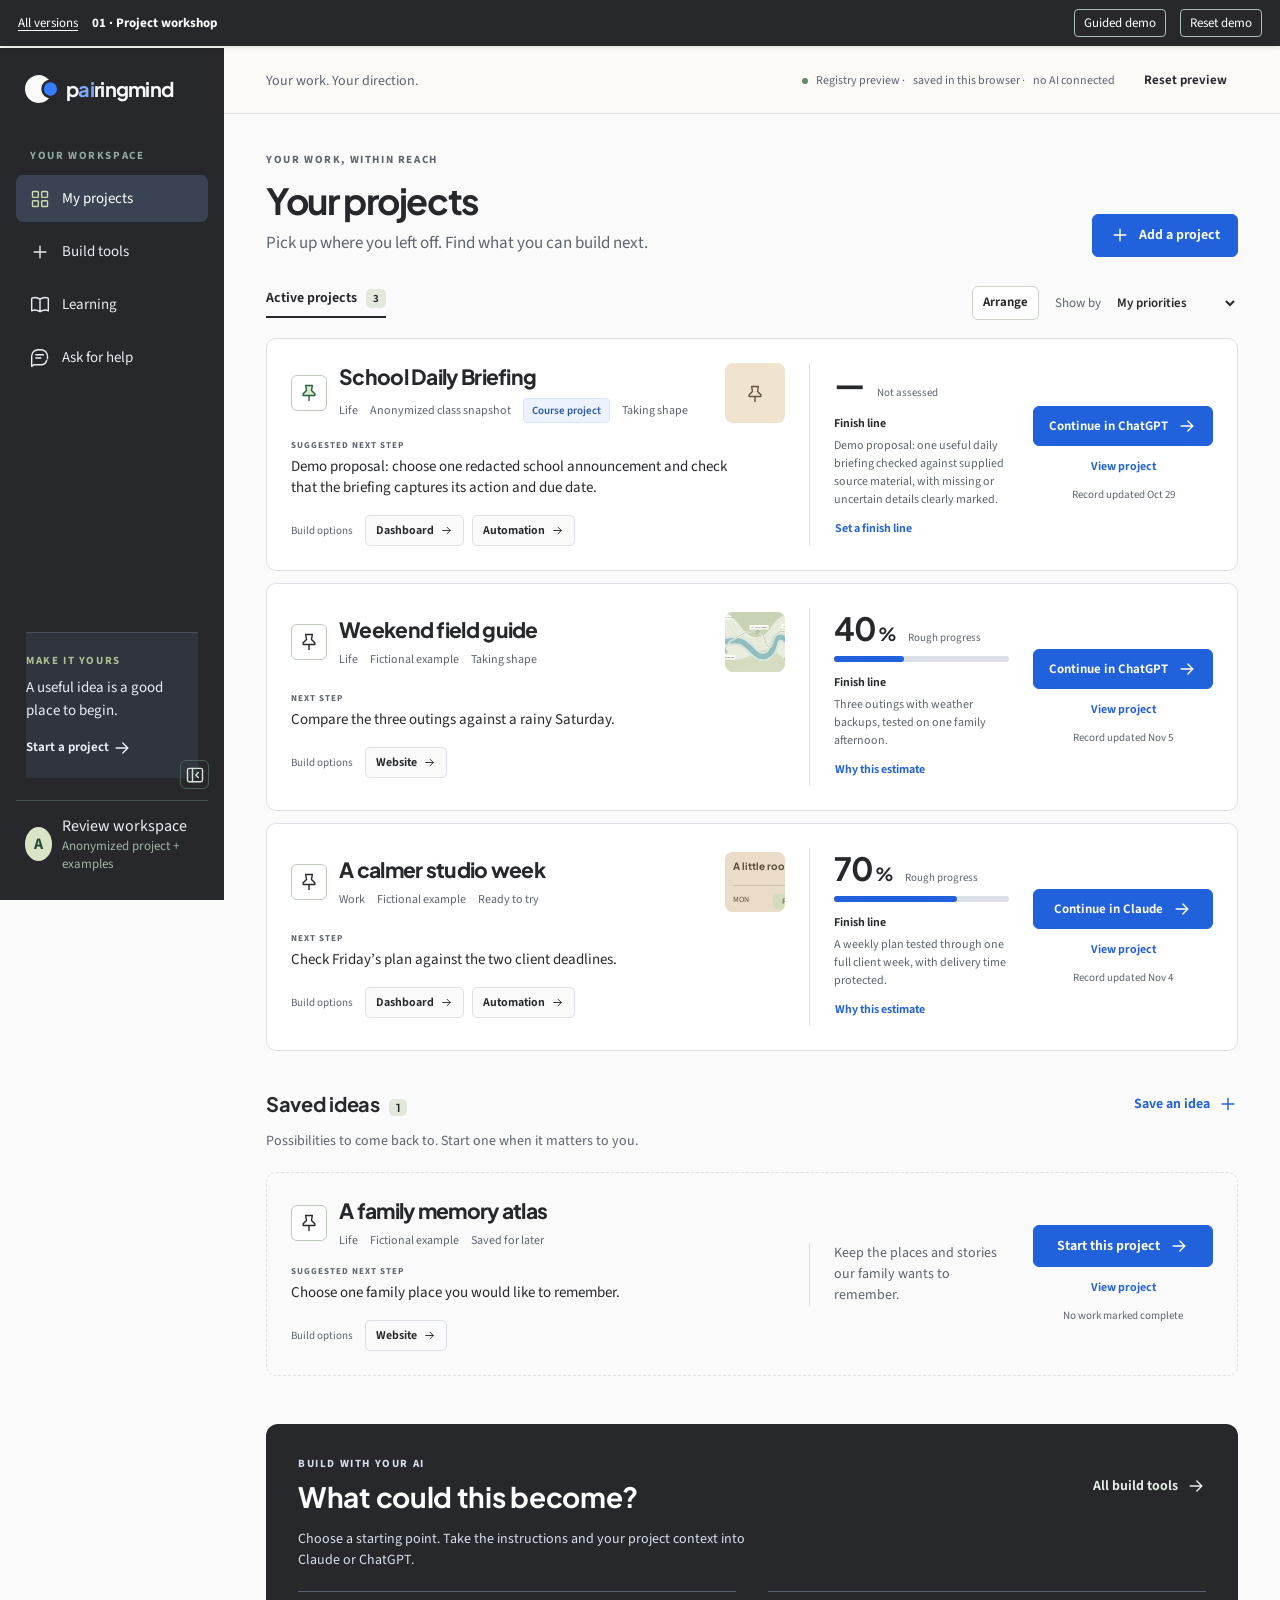
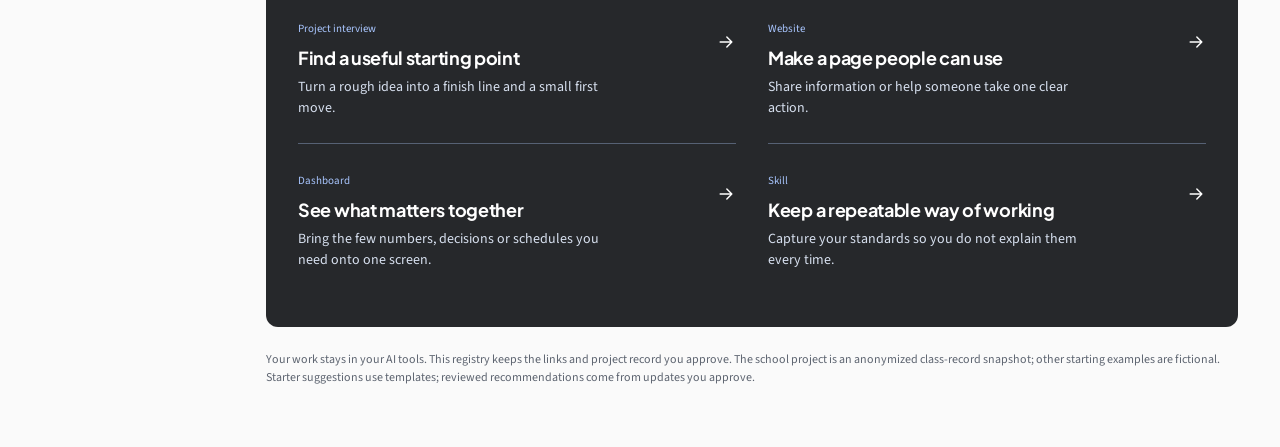
==== 01-preserved/index.html @ 6c9ee4b0 "Publish three branded registry review demos with anonymized project data" ====
<!doctype html>
<html lang="en"><head><meta http-equiv="Content-Security-Policy" content="default-src 'none'; script-src 'self'; style-src 'self' 'unsafe-inline'; img-src 'self' data:; font-src 'self'; connect-src 'none'; object-src 'none'; base-uri 'none'; form-action 'none'"><meta name="referrer" content="no-referrer"><meta name="robots" content="noindex,nofollow"><script src="../review-data.js"></script><meta charset="UTF-8"><meta name="viewport" content="width=device-width,initial-scale=1"><meta name="theme-color" content="#182422"><title>Your projects · Pairing Mind</title><link rel="stylesheet" href="style.css"><link rel="stylesheet" href="registry.css"><script src="registry.js" defer></script><script src="app.js" defer></script><link rel="stylesheet" href="../review-tour.css"><script src="../review-tour.js" defer></script><link rel="stylesheet" href="../brand.css"><script src="../brand.js" defer></script></head><body><a class="skip" href="#main">Skip to content</a><div id="app"></div><dialog id="dialog"></dialog><div id="notice" role="status" aria-live="polite"></div></body></html>
---- 01-preserved/style.css ----
@font-face{font-family:Jakarta;src:url('assets/plusjakartasans.ttf')}@font-face{font-family:Source;src:url('assets/sourcesans3.ttf')}
:root{--paper:#f6f5f0;--ink:#20312c;--muted:#64716b;--line:#dde1d8;--blue:#215dd3;--sidebar:#182b28;--green:#3b6850;--white:#fffefb;--rail:224px;font-family:Source,sans-serif;color:var(--ink);background:var(--paper);font-size:16px}*{box-sizing:border-box}body{margin:0}button,input,textarea,select{font:inherit}button,a,input,textarea,select{-webkit-tap-highlight-color:transparent}button,a{touch-action:manipulation}button{cursor:pointer}a{color:inherit;text-decoration:none}button:disabled{cursor:default;opacity:.55}button:focus-visible,a:focus-visible,input:focus-visible,textarea:focus-visible,select:focus-visible{outline:3px solid #286bff;outline-offset:4px}button{color:inherit}svg{width:20px;height:20px;flex:none;vertical-align:middle;fill:none;stroke:currentColor;stroke-width:1.7;stroke-linecap:round;stroke-linejoin:round}h1,h2,h3,h4,p{margin:0}h1,h2,h3,h4{font-family:Jakarta,sans-serif}h1{font-size:36px;letter-spacing:-1.4px;line-height:1.2}h2{font-size:24px;letter-spacing:-.8px;line-height:1.3}h3{font-size:17px;letter-spacing:-.3px}p{line-height:1.5}small{font-size:13px}.muted{color:var(--muted)}.eyebrow{font-size:11px;font-weight:700;text-transform:uppercase;letter-spacing:1.6px}.skip{position:fixed;top:-80px;left:12px;z-index:99;background:white;padding:12px}.skip:focus{top:12px}.rail{width:var(--rail);position:fixed;inset:0 auto 0 0;background:var(--sidebar);color:#d7e2db;display:flex;flex-direction:column;padding:27px 16px;z-index:20}.brand{display:flex;align-items:center;gap:9px;color:white;font-family:Jakarta;font-weight:800;font-size:22px;letter-spacing:-1px;padding:0 9px}.brand img{width:33px;height:33px}.rail .eyebrow{color:#90aaa1;margin:45px 14px 12px}.nav{display:grid;gap:6px}.nav a{display:flex;align-items:center;gap:12px;padding:13px 14px;border-radius:7px;font-size:15px}.nav a:hover{background:#29403a}.nav a.active{background:#354c42;color:white}.nav a.active svg{color:#c7dcab}.rail-note{margin:auto 10px 22px;padding:20px 0;border-top:1px solid #3d514a}.rail-note p{font-size:15px;color:#becfc5;margin:9px 0 13px}.rail-note a{font-size:13px;font-weight:650;color:#e0e8c8}.avatar-row{display:flex;gap:10px;align-items:center;padding:14px 9px 0;border-top:1px solid #3d514a}.avatar{display:grid;place-items:center;width:34px;height:34px;border-radius:50%;background:#d9e3c6;color:#2c4736;font-weight:700}.avatar-row small{color:#9fb3a8;display:block}.shell{margin-left:var(--rail);min-height:100vh}.topbar{height:66px;display:flex;justify-content:space-between;align-items:center;padding:0 42px;border-bottom:1px solid var(--line);background:#fbfaf7;gap:16px;font-size:14px}.topbar .demo{font-size:12px;color:var(--muted);display:flex;gap:8px;align-items:center}.dot{display:inline-block;width:6px;height:6px;border-radius:50%;background:#5e8a67}.topbar-actions{display:flex;align-items:center;gap:18px}.icon-button{display:inline-flex;align-items:center;justify-content:center;width:36px;height:36px;background:transparent;border:1px solid var(--line);border-radius:6px}.rail-toggle{color:#d7e2db;border-color:#4a6057;position:absolute;right:15px;bottom:111px;width:29px;height:29px}.collapsed{--rail:76px}.collapsed .rail{padding:26px 12px}.collapsed .brand{padding:0;justify-content:center}.collapsed .rail .label,.collapsed .rail .eyebrow,.collapsed .rail-note,.collapsed .avatar-row .who{display:none}.collapsed .nav{margin-top:48px}.collapsed .nav a{justify-content:center;padding:14px}.collapsed .avatar-row{margin-top:auto;padding:14px 0 0;justify-content:center}.collapsed .rail-toggle{right:23px;bottom:100px}.mobile-brand{display:none}.main{max-width:1320px;margin:0 auto;padding:38px 42px 60px}.main:focus{outline:none}.page-heading{display:flex;justify-content:space-between;align-items:flex-end;gap:20px;margin-bottom:29px}.page-heading p{margin-top:9px;color:var(--muted);font-size:17px}.btn{display:inline-flex;align-items:center;justify-content:center;gap:9px;min-height:43px;padding:10px 17px;border-radius:6px;border:1px solid #cbd3c9;background:var(--white);color:var(--ink);font-weight:650;font-size:14px;line-height:1.3}.btn:hover{background:#f0f3eb}.btn.primary{background:var(--blue);color:#fff;border-color:var(--blue)}.btn.primary:hover{background:#164bb2}.btn.dark{background:var(--ink);color:#fff;border-color:var(--ink)}.btn.ghost{background:transparent;border-color:transparent}.btn.small{min-height:34px;padding:7px 10px;font-size:13px}.text-link{display:inline-flex;gap:8px;align-items:center;color:var(--blue);font-weight:650;font-size:14px;background:none;border:0;padding:0}.toolbar{display:flex;gap:16px;align-items:center;justify-content:space-between;margin-bottom:18px}.toolbar-left{display:flex;gap:17px;align-items:center}.tab-label{font-weight:650;border-bottom:2px solid var(--ink);padding-bottom:8px;font-size:14px}.count{background:#e3e8dd;padding:2px 7px;border-radius:5px;font-size:11px;margin-left:6px}.sort{font-size:13px;color:var(--muted);display:flex;align-items:center;gap:7px}.sort select{background:none;border:0;font-weight:600;color:var(--ink);padding:5px}.project-grid{display:grid;grid-template-columns:minmax(0,1.35fr) minmax(290px,1fr);gap:22px}.project-card{background:var(--white);border:1px solid var(--line);border-radius:11px;overflow:hidden;position:relative;box-shadow:0 3px 7px #1b382005}.project-card:hover{border-color:#aebaa9}.project-visual{height:211px;position:relative;overflow:hidden;background:#e9eddd;display:block}.project-visual img{width:100%;height:100%;object-fit:cover}.project-visual:focus-visible{outline-offset:-5px}.visual-label{position:absolute;left:20px;bottom:15px;display:flex;gap:7px}.badge{display:inline-flex;align-items:center;gap:5px;padding:4px 8px;background:#f5f5eb;border:1px solid #dce2d4;border-radius:4px;font-size:11px;font-weight:600;color:#425a45}.badge.blue{background:#edf2ff;color:#2858ab;border-color:#d7e3ff}.badge.live{background:#e9f1e7;color:#3b6445;border-color:#ccdfc7}.pin{position:absolute;top:13px;right:13px;background:#fffc;backdrop-filter:blur(6px);z-index:2;width:33px;height:33px;border:1px solid #fff;border-radius:50%;display:grid;place-items:center}.pin[aria-pressed=true]{color:#246145;background:#fff}.pin[aria-pressed=true] svg{fill:#dce9cc}.card-content{padding:21px 22px 0}.project-title{font-size:21px;letter-spacing:-.7px;font-family:Jakarta;font-weight:750;display:block}.project-title:hover{color:var(--blue)}.card-summary{font-size:14px;color:var(--muted);margin-top:8px;min-height:42px}.status-line{display:flex;align-items:center;gap:7px;font-size:12px;margin:17px 0 12px;color:#50634f}.stage-track{display:flex;gap:3px}.stage-track i{width:19px;height:4px;background:#e2e7dd;border-radius:2px}.stage-track i.done{background:#66885c}.next-strip{border-top:1px solid var(--line);padding:14px 0 18px;display:flex;gap:12px;align-items:flex-start}.next-icon{color:#58744d;padding-top:2px}.next-strip .eyebrow{font-size:9px;letter-spacing:1.2px;color:#6b7568}.next-strip p{margin-top:4px;font-size:14px;font-weight:600;line-height:1.35}.card-footer{background:#fafbf7;border-top:1px solid var(--line);padding:12px 20px;display:flex;align-items:center;justify-content:space-between;gap:8px}.card-footer small{color:var(--muted);font-size:11px}.studio-art{background:#eadcc7;padding:27px 30px 14px;transform:rotate(-3deg);width:85%;margin:20px auto 0;border-radius:4px;box-shadow:0 8px 25px #6d503d18;font-size:12px;color:#594a39}.studio-art .calendar-title{font-family:Jakarta;font-size:14px;font-weight:700;display:flex;justify-content:space-between;margin-bottom:13px}.calendar-row{display:flex;gap:9px;padding:8px 0;border-top:1px solid #cfc0a9}.calendar-row span:first-child{width:31px;color:#665642}.calendar-row span:last-child{padding:2px 9px;border-radius:3px;background:#d3dbbd}.calendar-row:nth-child(3) span:last-child{background:#f4ead8}.calendar-row:nth-child(4) span:last-child{background:#cddadd}.own-art{background:#e4e9f4;display:flex;align-items:center;justify-content:center;height:100%;position:relative}.own-art .large-initial{font-family:Jakarta;font-size:120px;color:#8d9ebd;line-height:1;font-weight:700}.own-art .idea-caption{position:absolute;right:20px;bottom:25px;color:#4f6080;font-size:12px}.home-bottom{display:grid;grid-template-columns:1.35fr 1fr;gap:22px;margin-top:27px}.note-card{border:1px solid var(--line);border-radius:9px;padding:21px 22px;background:#eeefe5}.note-card p{color:#62705b;font-size:14px;margin:8px 0 15px;max-width:450px}.activity-preview{padding:10px 2px}.section-title{display:flex;align-items:center;justify-content:space-between;margin-bottom:14px}.section-title h2{font-size:16px;letter-spacing:-.3px}.mini-event{display:flex;gap:12px;font-size:14px;padding-top:2px}.mini-event .event-marker{margin-top:5px;width:7px;height:7px;border-radius:50%;background:#94a984;flex:none}.mini-event small{display:block;color:var(--muted);margin-top:5px}.home-footnote{margin-top:24px;color:var(--muted);font-size:12px}.crumb{display:flex;align-items:center;gap:8px;font-size:13px;color:var(--muted);margin-bottom:21px}.crumb a:hover{color:var(--blue)}.project-head{display:flex;justify-content:space-between;align-items:flex-start;gap:20px;margin-bottom:22px}.project-head .badges{display:flex;gap:6px;margin-bottom:9px}.project-head p{margin-top:10px;color:var(--muted);max-width:650px}.workspace-grid{display:grid;grid-template-columns:minmax(0,1.7fr) minmax(260px,1fr);gap:23px;align-items:start}.panel{background:var(--white);border:1px solid var(--line);border-radius:10px;overflow:hidden}.panel-pad{padding:23px}.action-panel{padding:23px;background:#edf2e7;border:1px solid #d4dfca;border-radius:10px;margin-bottom:22px}.action-panel .eyebrow{color:#557047}.action-panel h2{font-size:22px;line-height:1.4;margin:9px 0 16px;max-width:580px}.action-panel .action-row{display:flex;gap:12px;align-items:center;flex-wrap:wrap}.action-panel .hint{font-size:12px;color:#5f6d59;margin-top:11px}.result-art{height:230px;display:block;width:100%;object-fit:cover}.result-title{display:flex;justify-content:space-between;gap:20px;align-items:flex-start;margin-bottom:12px}.result-title small{color:var(--muted);white-space:nowrap}.result-copy{font-size:16px;line-height:1.65}.result-facts{display:grid;grid-template-columns:1fr 1fr;gap:14px;margin-top:18px;border-top:1px solid var(--line);padding-top:18px;font-size:13px}.result-facts strong{display:block;margin-bottom:5px}.source-note{font-size:12px;color:var(--muted);margin-top:15px;display:flex;gap:7px;align-items:center}.stack{display:grid;gap:20px}.plan-step{display:flex;gap:11px;padding:16px 0;border-top:1px solid var(--line)}.plan-step:first-of-type{border-top:0}.step-dot{border:1px solid #bac8b3;border-radius:50%;width:22px;height:22px;font-size:11px;display:grid;place-items:center;flex:none;color:#46623b}.step-dot.current{background:#dce9ce}.plan-step strong{font-size:14px;display:block}.plan-step p{font-size:12px;color:var(--muted);margin-top:4px}.plan-step.muted{opacity:.8}.location-row{display:flex;align-items:center;justify-content:space-between;gap:10px;margin:15px 0 12px}.tool-mark{width:30px;height:30px;border-radius:7px;background:#e8efe6;display:grid;place-items:center;font-family:Jakarta;font-size:12px;font-weight:750;color:#335744}.tool-mark.claude{background:#f0e3d8;color:#844a31}.location-main{display:flex;gap:9px;align-items:center}.location-main small{color:var(--muted);display:block;font-size:11px}.help-card{padding:19px 20px;background:#e9eddf;border:1px solid #d7deca;border-radius:10px}.help-card h3{font-size:15px}.help-card p{font-size:13px;color:#5c6d51;margin:7px 0 13px}.help-links{display:flex;gap:15px;flex-wrap:wrap}.history{margin-top:22px}.history-item{padding:17px 0;border-bottom:1px solid var(--line)}.history-item:last-child{border:0}.history-item p{font-size:14px;margin-top:6px}.history-item small{font-size:11px;color:var(--muted)}.history-item .history-detail{font-size:12px;color:var(--muted)}details summary{cursor:pointer;font-size:13px;font-weight:650;margin-top:8px}details summary::marker{color:#73856c}.page-narrow{max-width:790px;margin:0 auto}.form-panel{padding:30px}.form-panel h2{margin-bottom:10px}.form-intro{color:var(--muted);margin-bottom:25px}.field{margin-bottom:21px}.field label{display:block;font-weight:650;font-size:14px;margin-bottom:7px}.field input,.field textarea,.field select{display:block;width:100%;background:var(--white);border:1px solid #bbc6b7;border-radius:5px;padding:12px;color:var(--ink);font-size:15px}.field textarea{min-height:95px;resize:vertical;line-height:1.5}.field small{display:block;color:var(--muted);margin-top:6px}.form-pair{display:grid;grid-template-columns:1fr 1fr;gap:18px}.form-actions{display:flex;justify-content:space-between;align-items:center;gap:16px;margin-top:24px;padding-top:21px;border-top:1px solid var(--line)}.callout{padding:14px 16px;background:#f2f4ec;border-left:3px solid #99ac7c;font-size:14px;color:#506044;margin:18px 0}.saved-banner{display:flex;gap:12px;align-items:center;padding:15px 18px;margin-bottom:22px;background:#e4efde;border:1px solid #bfd5b3;border-radius:7px;font-size:14px}.context-preview{background:#f5f6f1;border:1px solid var(--line);border-radius:7px;padding:21px;margin:21px 0}.context-preview dl{margin:0}.context-preview dt{font-size:11px;text-transform:uppercase;letter-spacing:1px;color:var(--muted);margin:16px 0 5px}.context-preview dt:first-child{margin-top:0}.context-preview dd{margin:0;font-size:15px;line-height:1.5}.button-row{display:flex;flex-wrap:wrap;gap:10px}.resource{display:flex;gap:17px;align-items:flex-start;margin-top:22px;padding-top:22px;border-top:1px solid var(--line)}.resource-index{font-size:12px;background:#e5ebdb;padding:7px 10px;border-radius:5px}.resource p{font-size:15px;margin:7px 0 15px}.lesson-content{line-height:1.7;margin:20px 0}.lesson-content h3{margin:23px 0 9px}.lesson-content ol{padding-left:23px}.lesson-content li{margin:10px 0}.prompt-box{background:#eff1e8;padding:20px;border-radius:8px;font-size:16px;line-height:1.6}.help-context{display:flex;gap:10px;align-items:center;padding:14px 17px;background:#edf2e5;border-radius:7px;margin-bottom:23px}.help-response{padding:22px;background:#f1f4ec;border:1px solid #d8e1cd;border-radius:8px;margin-top:22px}.help-response h3{margin:10px 0}.help-response p{margin:10px 0}.suggested-prompts{display:flex;gap:8px;flex-wrap:wrap;margin:12px 0 20px}.suggested-prompts button{font-size:13px;background:#f7f8f2;border:1px solid #d5ddce;border-radius:16px;padding:7px 12px}dialog{border:1px solid var(--line);border-radius:12px;padding:27px;max-width:620px;width:calc(100% - 32px);max-height:90dvh;color:var(--ink);background:var(--paper);box-shadow:0 30px 90px #12251e40}dialog::backdrop{background:#10231d80;backdrop-filter:blur(3px)}.dialog-head{display:flex;justify-content:space-between;gap:20px;align-items:flex-start;margin-bottom:20px}.dialog-head h2{font-size:23px}.dialog-head p{font-size:14px;color:var(--muted);margin-top:7px}dialog .field textarea{min-height:75px}#notice{position:fixed;bottom:24px;left:calc(50% + var(--rail)/2);transform:translateX(-50%) translateY(100px);max-width:calc(100% - 35px);background:#203b2e;color:white;padding:12px 20px;border-radius:7px;box-shadow:0 8px 30px #0002;z-index:100;font-size:14px;opacity:0;transition:transform .2s,opacity .2s}#notice.visible{transform:translateX(-50%) translateY(0);opacity:1}.form-error{color:#9a382b;font-size:14px;margin:12px 0}.empty-result{padding:30px;background:#f3f4ed;color:#617056;border:1px dashed #b9c8aa;border-radius:8px}.empty-result h3{color:var(--ink);margin-bottom:10px}.main.enter{animation:enter .25s ease-out}@keyframes enter{from{opacity:.5;transform:translateY(4px)}to{opacity:1;transform:translateY(0)}}
@media(min-width:1500px){.main{padding-top:45px}.project-visual{height:250px}.card-summary{min-height:0}.project-title{font-size:24px}}
@media(max-width:1150px){:root{--rail:190px}.rail{padding-left:10px;padding-right:10px}.brand{font-size:19px}.brand img{width:28px}.main{padding:28px}.topbar{padding:0 28px}.workspace-grid{grid-template-columns:minmax(0,1.45fr) minmax(240px,1fr)}.project-grid{grid-template-columns:1.2fr 1fr}.card-footer{flex-wrap:wrap}.project-title{font-size:18px}.rail-note{font-size:14px}.card-content{padding:18px 18px 0}.project-visual{height:190px}}
@media(max-width:900px){:root{--rail:76px}.rail{padding:25px 12px}.brand{padding:0;justify-content:center}.rail .label,.rail .eyebrow,.rail-note,.avatar-row .who,.rail-toggle{display:none}.nav{margin-top:48px}.nav a{justify-content:center;padding:14px}.avatar-row{margin-top:auto;padding:14px 0 0;justify-content:center}.workspace-grid{grid-template-columns:1fr}.workspace-grid>.stack{grid-template-columns:1fr 1fr}.project-grid{gap:16px}.home-bottom{gap:16px}.card-summary{min-height:62px}.project-head{flex-wrap:wrap}.main{padding:28px 24px}.topbar{padding:0 24px}.project-visual{height:177px}}
@media(max-width:650px){:root,.collapsed{--rail:0px}.rail{position:static;inset:auto;width:100%;padding:12px 17px;background:var(--sidebar);display:block}.brand{font-size:19px;justify-content:flex-start;padding:0}.brand .label,.collapsed .brand .label{display:inline}.brand img{width:27px;height:27px}.nav,.collapsed .nav{display:flex;margin-top:14px;gap:4px}.nav a,.collapsed .nav a{padding:9px 12px;gap:7px;font-size:12px;flex:1;justify-content:center}.nav .label,.collapsed .nav .label{display:inline}.nav svg{width:16px;height:16px}.rail .avatar-row,.rail-toggle{display:none}.shell{margin:0}.topbar{height:41px;padding:0 18px;font-size:12px}.topbar .demo{font-size:10px;gap:5px}.topbar-actions{gap:8px}.topbar .breadcrumb-top{display:none}.topbar .reset{font-size:10px;padding:4px}.main{padding:25px 18px 40px}.page-heading{align-items:flex-start;gap:12px;margin-bottom:24px}.page-heading h1{font-size:28px}.page-heading p{font-size:14px;margin-top:7px}.page-heading>.btn{padding:10px 12px;min-height:39px;font-size:12px;white-space:nowrap}.page-heading>.btn svg{width:15px;height:15px}.project-grid,.home-bottom{grid-template-columns:1fr;gap:19px}.project-visual{height:195px}.project-title{font-size:22px}.card-summary{min-height:0}.card-content{padding:20px 20px 0}.card-footer{flex-wrap:nowrap;padding:13px 18px}.home-bottom{margin-top:23px}.activity-preview{padding:6px 2px}.toolbar{gap:10px}.sort{font-size:12px}.sort select{max-width:140px;font-size:12px}.tab-label{font-size:13px}.workspace-grid>.stack{grid-template-columns:1fr}.project-head h1{font-size:29px}.project-head p{font-size:15px}.project-head{gap:14px}.project-head .btn{font-size:12px}.action-panel{padding:20px}.action-panel h2{font-size:20px}.action-panel .action-row{gap:11px}.action-panel .btn{font-size:13px}.result-art{height:200px}.result-title{display:block}.result-title small{display:block;margin-top:7px}.panel-pad{padding:20px}.form-panel{padding:22px 19px}.form-pair{grid-template-columns:1fr;gap:0}.form-panel h2{font-size:21px}.form-actions{flex-wrap:wrap}.result-facts{gap:12px}.crumb{font-size:12px}.help-context{font-size:13px}.dialog-head h2{font-size:21px}dialog{padding:22px 19px}.topbar .demo .local-word{display:none}#notice{left:50%;width:max-content}.studio-art{margin-top:17px}.home-footnote{font-size:11px}}
@media(prefers-reduced-motion:reduce){*,*::before,*::after{animation:none!important;transition:none!important;scroll-behavior:auto!important}}

/* Keep long learner-entered names readable without breaking the workspace. */
h1,h2,h3,.project-title,.project-head,.card-content,.context-preview dd,.result-copy{overflow-wrap:anywhere;min-width:0}.btn:active,.icon-button:active,.pin:active{filter:brightness(.94)}.btn:disabled{cursor:not-allowed}.form-error{min-height:1.5em}.callout{border-left:0;border-radius:6px}.plan-step.muted{opacity:1}.source-note{align-items:flex-start}
.support-picker{display:flex;align-items:center;gap:12px;margin:0 0 24px;padding:12px 16px;border:1px solid var(--line);border-radius:7px;background:#eef1e7;font-size:13px}.support-picker label{color:#56634d;flex:none}.support-picker select{padding:8px;border:1px solid #bac6af;border-radius:5px;background:#fffefb;min-width:0;max-width:100%;flex:1;color:var(--ink)}.existing-work{padding:16px 0;border-top:1px solid var(--line);border-bottom:1px solid var(--line)}.existing-work summary{margin:0}.existing-work>p{margin:16px 0}.existing-work .field{margin-top:16px}.project-story{height:100%;padding:24px 28px 48px;position:relative;isolation:isolate;overflow:hidden;display:flex;flex-direction:column;background:#e6edda;color:#354f38}.project-story::after{content:"";position:absolute;right:-35px;bottom:-85px;width:220px;height:220px;border:1px solid currentColor;opacity:.13;border-radius:50%;box-shadow:0 0 0 22px #ffffff18,0 0 0 43px #ffffff25;z-index:-1}.cover-blueprint{background:#dfe8f3;color:#345373}.cover-paper{background:#f0e4cf;color:#665039}.story-mark{position:absolute;right:25px;top:23px;opacity:.65}.project-card .story-mark{right:58px}.story-caption{font-size:10px;text-transform:uppercase;letter-spacing:1.4px;font-weight:650;padding-right:42px}.story-excerpt{font-family:Jakarta;font-weight:650;font-size:18px;line-height:1.55;letter-spacing:-.35px;margin:13px 0 9px;display:-webkit-box;-webkit-line-clamp:3;-webkit-box-orient:vertical;overflow:hidden;overflow-wrap:anywhere}.story-progress{font-size:11px;margin-top:auto;padding-top:5px}.own-project-detail{height:240px}.own-project-detail .project-story{padding-bottom:24px}.own-project-detail .story-excerpt{font-size:22px;max-width:650px}.own-project-detail .story-caption{padding-right:35px}
@media(max-width:1150px){.project-story{padding:20px 20px 45px}.story-excerpt{font-size:15px;margin-top:10px;-webkit-line-clamp:2}.story-progress{font-size:10px}.own-project-detail .story-excerpt{font-size:19px;-webkit-line-clamp:3}}
@media(max-width:650px){.support-picker{display:block;padding:12px}.support-picker label{display:block;margin-bottom:8px}.support-picker select{width:100%}.story-excerpt{font-size:17px;-webkit-line-clamp:2}.own-project-detail{height:230px}.own-project-detail .story-excerpt{font-size:18px}.project-story{padding-top:21px}.topbar .demo{font-size:9px}}

.own-project-detail:has(.result-copy){height:auto;min-height:210px}.own-project-detail .result-copy{display:block;overflow:visible;-webkit-line-clamp:unset;max-width:65ch}.own-project-detail .project-story:has(.result-copy){min-height:210px;padding-bottom:24px}.own-project-detail .result-copy{font-size:20px}
---- 01-preserved/registry.css ----
/* The overview gives priority to decisions and direct working links. */
:root{--surface-soft:#edf2e7;--tool-ink:#e6eee9;--tool-muted:#b8cdc0;--rule-strong:#bdcabc}
.page-heading .eyebrow{margin-bottom:12px}.toolbar-controls{display:flex;gap:16px;align-items:center}.registry-list{display:grid;gap:12px}.registry-row{display:grid;grid-template-columns:minmax(0,1fr) 200px 180px;grid-template-areas:'heading progress actions' 'work progress actions';column-gap:24px;padding:24px;background:var(--white);border:1px solid var(--line);border-radius:10px}.row-heading{grid-area:heading;display:flex;gap:12px;align-items:center;min-width:0}.row-heading .pin{position:static;flex:none;border:1px solid var(--rule-strong);border-radius:6px;width:36px;height:36px;backdrop-filter:none}.row-title{min-width:0;flex:1}.row-title .project-title{font-size:21px}.row-meta{display:flex;align-items:center;gap:12px;margin-top:8px;color:var(--muted);font-size:12px;flex-wrap:wrap}.row-art{width:60px;height:60px;flex:none;border-radius:8px;overflow:hidden;background:var(--surface-soft)}.row-art img{width:100%;height:100%;object-fit:cover}.row-art .studio-art{transform:none;margin:0;width:180px;padding:8px;font-size:8px}.row-art .calendar-title{font-size:10px}.row-art .project-story{padding:12px;align-items:center;justify-content:center}.row-art .story-mark{position:static;opacity:1}.row-art .story-caption,.row-art .story-excerpt,.row-art .story-progress{display:none}.row-work{grid-area:work;padding-top:16px}.row-work>p{font-size:15px;line-height:1.45;max-width:65ch}.row-work .eyebrow{display:block;font-size:9px;letter-spacing:1px;margin-bottom:4px}.build-chips{display:flex;gap:8px;align-items:center;flex-wrap:wrap;margin-top:16px}.build-chips>span{font-size:11px;color:var(--muted);margin-right:4px}.build-chips a{display:inline-flex;align-items:center;gap:6px;font-size:12px;font-weight:650;padding:6px 10px;border:1px solid var(--line);border-radius:5px;background:var(--paper)}.build-chips a svg{width:13px;height:13px}.build-chips a:hover{border-color:var(--green);color:var(--green)}.completion{grid-area:progress;border-left:1px solid var(--line);padding-left:24px;align-self:stretch}.completion>div{display:flex;align-items:baseline;gap:12px;flex-wrap:wrap}.completion strong{font-family:Jakarta;font-size:32px;letter-spacing:-1px}.completion strong span{font-size:18px;margin-left:2px}.completion>div>span{font-size:11px;color:var(--muted)}.completion progress{display:block;width:100%;height:6px;border:0;background:var(--line);border-radius:4px;margin-top:8px;appearance:none}.completion progress::-webkit-progress-bar{background:var(--line);border-radius:4px}.completion progress::-webkit-progress-value{background:var(--green);border-radius:4px}.completion p{font-size:12px;color:var(--muted);margin:12px 0 4px}.completion b{display:block;font-weight:650;color:var(--ink);margin-bottom:4px}.completion .btn{font-size:12px;padding:6px 0;min-height:32px;color:var(--blue)}.row-actions{grid-area:actions;display:flex;flex-direction:column;align-items:stretch;justify-content:center;gap:12px}.row-actions .text-link{justify-content:center;font-size:12px}.row-actions small{font-size:11px;color:var(--muted);text-align:center}.row-actions .btn{min-height:40px;white-space:nowrap}.saved-section{margin-top:40px}.section-intro{font-size:14px;color:var(--muted);margin-bottom:20px;max-width:70ch}.saved-section h2{font-size:20px}.saved-idea{background:transparent;border-style:dashed;grid-template-columns:minmax(0,1fr) 200px 180px}.idea-purpose{grid-area:progress;border-left:1px solid var(--line);padding-left:24px;font-size:14px;color:var(--muted);align-self:center}.saved-idea .row-art{display:none}.saved-idea .row-actions .btn{background:var(--white);color:var(--ink);border-color:var(--rule-strong)}.tool-shelf{background:var(--sidebar);color:var(--tool-ink);margin-top:48px;border-radius:12px;padding:32px}.tool-shelf .eyebrow{color:var(--tool-muted);margin-bottom:8px}.tool-shelf .section-title h2{font-size:28px}.tool-shelf .text-link{color:var(--tool-ink)}.tool-shelf .section-intro{color:var(--tool-muted)}.shelf-grid{display:grid;grid-template-columns:repeat(2,minmax(0,1fr));gap:0 32px}.shelf-tool{position:relative;padding:24px 32px 24px 0;border-top:1px solid #486056}.shelf-tool>span{font-size:11px;color:var(--tool-muted)}.shelf-tool h3{font-size:18px;margin:8px 0}.shelf-tool p{font-size:14px;color:var(--tool-muted);max-width:45ch}.shelf-tool>svg{position:absolute;right:0;top:40px}.shelf-tool:hover h3{text-decoration:underline;text-underline-offset:4px}.recommendation-panel{margin:0 0 24px}.recommendation{display:flex;align-items:start;justify-content:space-between;gap:16px;padding:20px 0;border-top:1px solid var(--line)}.recommendation h3{font-size:17px}.recommendation p{font-size:14px;color:var(--muted);margin:8px 0 12px;max-width:65ch}.recommendation-panel .section-title{margin-bottom:8px}.recommendation-panel .section-title h2{font-size:21px}.recommendation-panel .section-intro{font-size:13px}.recommendation .icon-button{flex:none;width:32px;height:32px}.stack .completion{padding:0;border:0}.assessment-source{font-size:11px;margin-top:8px}.stack>.panel>h2{font-size:18px;margin-bottom:12px}.stack>.panel>p+.btn{margin-top:16px}.secondary-actions{margin-top:16px}.history-fold{margin-top:24px;border-top:1px solid var(--line);padding-top:12px}.history-fold>summary{font-size:14px}.history-fold .history{margin-top:16px}.location-actions{display:flex;align-items:flex-end;flex-direction:column;gap:6px}.location-actions .text-link{font-size:12px}.tool-catalog{display:grid;grid-template-columns:repeat(2,minmax(0,1fr));column-gap:32px}.tool-catalog>a{display:flex;justify-content:space-between;gap:20px;padding:24px 0;border-top:1px solid var(--rule-strong)}.tool-catalog>a>svg{margin-top:8px}.tool-catalog span{font-size:12px;color:var(--green);font-weight:650}.tool-catalog h2{font-size:20px;margin:8px 0;line-height:1.4}.tool-catalog p{font-size:14px;color:var(--muted)}.tool-catalog a:hover h2{color:var(--blue)}.build-heading{margin:32px 0 24px}.build-heading .eyebrow{color:var(--green)}.build-heading h1{margin:12px 0}.build-heading p{color:var(--muted)}.build-rationale{border-top:1px solid var(--rule-strong);padding:20px 0;margin-bottom:12px}.build-rationale p{margin:8px 0}.build-rationale small{color:var(--muted)}.instruction-preview{margin-top:24px}.instruction-preview textarea{margin-top:16px;width:100%;border:1px solid var(--rule-strong);background:var(--paper);padding:16px;line-height:1.5;font-size:14px;resize:vertical;color:var(--ink)}.return-note{border-top:1px solid var(--line);margin-top:24px;padding-top:24px}.return-note p{font-size:14px;color:var(--muted);margin:12px 0 16px}.sr-only{position:absolute;width:1px;height:1px;padding:0;margin:-1px;overflow:hidden;clip:rect(0,0,0,0);white-space:nowrap;border:0}.assessment-fields{margin:20px 0;padding:16px 0;border-top:1px solid var(--line)}.assessment-fields .field:first-of-type{margin-top:20px}.json-example{white-space:pre-wrap;overflow-wrap:anywhere;font-size:12px;background:var(--surface-soft);padding:16px}.arrange-list{list-style:none;padding:0}.arrange-list li{display:flex;justify-content:space-between;gap:16px;align-items:center;border-top:1px solid var(--line);padding:16px 0}.arrange-list li>div:first-child{min-width:0;overflow-wrap:anywhere}.arrange-list li>div:last-child{display:flex;gap:8px;flex:none}.arrange-list small{display:block;margin-top:4px;color:var(--muted)}.down-icon{display:block;transform:rotate(180deg)}.check-row{display:flex;align-items:center;gap:12px;margin:0 0 24px;font-size:14px;font-weight:600}.check-row input{width:18px;height:18px}.creation-options{display:flex;gap:24px;margin-top:20px}.action-panel .btn{white-space:nowrap}summary:focus-visible{outline:3px solid var(--blue);outline-offset:4px}
@media(max-width:1250px){.registry-row{grid-template-columns:minmax(0,1fr) 180px;grid-template-areas:'heading progress' 'work progress' 'actions actions';gap:16px 24px}.row-actions{flex-direction:row;align-items:center;justify-content:flex-start;padding-top:12px;border-top:1px solid var(--line)}.row-actions small{margin-left:auto}.row-work{padding-top:0}}
@media(max-width:650px){.main{padding:24px 16px 40px}.nav,.collapsed .nav{display:grid;grid-template-columns:1fr 1fr;gap:4px;margin-top:12px}.nav a,.collapsed .nav a{padding:8px;justify-content:flex-start}.page-heading{flex-wrap:wrap;gap:16px}.page-heading h1{font-size:30px}.page-heading .eyebrow{font-size:9px}.page-heading>.btn{min-height:40px}.toolbar{align-items:flex-start;flex-wrap:wrap}.toolbar-controls{gap:12px;flex:1;justify-content:flex-end}.sort{gap:4px}.sort select{max-width:130px}.registry-row{padding:20px;grid-template-columns:minmax(0,1fr);grid-template-areas:'heading' 'work' 'actions' 'progress';gap:16px}.row-title .project-title{font-size:20px}.row-art{width:40px;height:40px}.row-heading{gap:10px}.row-heading .pin{width:32px;height:32px}.row-meta{gap:8px;font-size:11px}.row-work>p{font-size:14px}.row-actions{flex-wrap:wrap;gap:12px;padding-top:0;border:0}.row-actions .btn{min-height:42px}.row-actions .text-link{margin-left:auto}.row-actions small{width:100%;text-align:left;margin:0}.completion,.idea-purpose{padding:16px 0 0;border-left:0;border-top:1px solid var(--line)}.completion>div{flex-wrap:nowrap}.completion strong{font-size:28px}.completion p{margin-top:12px}.completion p b{display:inline;margin-right:6px}.completion progress{max-width:180px}.saved-idea .idea-purpose{display:none}.saved-section{margin-top:32px}.tool-shelf{padding:24px 20px;margin-top:32px}.tool-shelf .section-title{display:block}.tool-shelf .text-link{margin-top:16px}.tool-shelf .section-title h2{font-size:24px}.shelf-grid,.tool-catalog{grid-template-columns:minmax(0,1fr)}.shelf-tool{padding:20px 28px 20px 0}.tool-shelf .section-intro{font-size:13px}.build-heading h1{font-size:28px}.build-heading{margin-top:24px}.recommendation-panel .section-title{gap:12px}.recommendation-panel .section-title h2{font-size:19px}.recommendation-panel .section-title .text-link{font-size:12px;white-space:nowrap}.support-picker{margin-bottom:20px}.registry-row .btn{font-size:12px}.creation-options{flex-wrap:wrap;gap:12px}.toolbar-left{flex-wrap:wrap}.project-head .button-row{gap:6px}.arrange-list .icon-button{width:32px;height:36px}.arrange-list strong{font-size:14px}}
.review-builds{margin:20px 0;border-top:1px solid var(--line);padding-top:16px}.review-builds>p{margin:16px 0;font-size:13px}.review-build{border-top:1px solid var(--line);padding-top:16px}.review-build .field{margin-bottom:16px}.registry-row:focus-within{border-color:var(--rule-strong)}
---- review-tour.css ----
body{padding-top:48px!important}.review-bar{position:fixed;inset:0 0 auto;z-index:1000;min-height:46px;background:#173c32;color:#fff;display:flex;align-items:center;gap:14px;padding:8px 18px;font:13px/1.3 system-ui,sans-serif;box-shadow:0 1px 5px #0002}.review-bar a{color:#fff;text-decoration:underline;text-underline-offset:3px}.review-bar strong{margin-right:auto}.review-bar button{font:inherit;color:#fff;background:transparent;border:1px solid #a9c2b8;padding:5px 9px;border-radius:4px;cursor:pointer}.review-tour{position:fixed;right:20px;bottom:22px;z-index:999;width:350px;max-width:calc(100vw - 24px);background:#fffef8;color:#243c32;border:1px solid #8eaa9e;box-shadow:0 8px 32px #102f3330;border-radius:12px;font:14px/1.5 system-ui,sans-serif;padding:18px}.review-tour h2{font:600 21px/1.2 system-ui,sans-serif;margin:10px 0}.review-tour p{margin:8px 0 16px}.tour-top,.tour-controls{display:flex;align-items:center;gap:8px;justify-content:space-between}.tour-top{font-size:12px;color:#52655a}.review-tour button{font:inherit;cursor:pointer;padding:7px 12px;border:1px solid #849c90;background:#fff;color:#243c32;border-radius:5px}.review-tour button.primary{background:#244438;color:#fff}.review-tour button:disabled{opacity:.45}.tour-close{border:0!important;font-size:12px!important;padding:2px!important}.tour-target{outline:3px solid #b45a33!important;outline-offset:5px;scroll-margin-top:110px}.review-tour.collapsed .tour-body{display:none}.review-bar button:focus-visible,.review-tour button:focus-visible,.review-bar a:focus-visible{outline:3px solid #e9a678;outline-offset:3px}@media(max-width:700px){body{padding-top:70px!important}.review-bar{flex-wrap:wrap;gap:6px 12px;padding:7px 12px}.review-bar strong{font-size:12px}.review-tour{bottom:78px;right:12px;padding:14px;width:310px;max-height:48vh;overflow:auto}.review-tour h2{font-size:18px}.review-tour p{font-size:13px}.review-tour.collapsed{bottom:76px}.tour-target{scroll-margin-top:95px}}@media(min-width:901px){.rail{top:48px!important;height:calc(100vh - 48px)!important}}@media(min-width:768px){.app-sidebar{top:48px!important;height:calc(100vh - 48px)!important}}@media(max-width:767px){.app-topbar{top:70px!important}}
---- brand.css ----
@font-face{font-family:PMJakarta;src:url('01-preserved/assets/plusjakartasans.ttf') format('truetype');font-weight:200 800;font-display:swap}@font-face{font-family:PMSource;src:url('01-preserved/assets/sourcesans3.ttf') format('truetype');font-weight:200 900;font-display:swap}
:root{--paper:#FAFAFA;--surface:#fff;--ink:#26282B;--muted:#5d6470;--line:#dce1e8;--blue:#2161DB;--sidebar:#26282B;--green:#2161DB;--green-hover:#174ba9;--pale:#E9EDF3;--pale-ink:#283b5d;--rust:#2161DB;--rust-pale:#edf3ff;--white:#fff;--sans:PMSource,system-ui,sans-serif;--shadow:0 20px 80px #26282b20}
body{background:#FAFAFA;color:#26282B}body,.review-bar,.review-tour{font-family:PMSource,system-ui,sans-serif}.pm-brand{display:inline-flex!important;align-items:center!important;gap:9px!important;text-decoration:none!important;color:#26282B!important;white-space:nowrap}.pm-brand:before,.pm-brand:after{content:none!important}.pm-brand img{display:block!important;width:32px!important;height:28px!important;object-fit:contain!important;filter:none!important}.pm-wordmark{font:700 20px/1.2 PMJakarta,system-ui,sans-serif!important;letter-spacing:-.7px!important;color:inherit}.pm-ai{color:#2161DB}.rail .pm-brand{color:#FAFAFA!important}.rail .pm-ai{color:#7FA8FF}.rail{background:#26282B;color:#E9EDF3}.rail .nav a.active{background:#3a4353;color:#fff}.rail-note{background:#30353d!important;border-color:#48515f!important}.rail-note p,.rail-note a{color:#E9EDF3!important}.tool-shelf{background:#26282B!important;color:#fff}.tool-shelf .section-intro,.tool-shelf .shelf-tool p,.tool-shelf .eyebrow{color:#d7e0ef!important}.tool-shelf .shelf-tool{border-color:#566174!important}.tool-shelf .shelf-tool>span{color:#a9c6ff!important}.saas-app{--sidebar:#fff}.btn.primary,.saas-app .btn.primary,.review-tour button.primary,.versions .primary{background:#2161DB!important;border-color:#2161DB!important;color:#fff!important}.btn.primary:hover,.saas-app .btn.primary:hover,.review-tour button.primary:hover,.versions .primary:hover{background:#174ba9!important}.focus{background:#26282B!important;color:#fff}.focus .quiet,.focus .eyebrow{color:#cddaf0!important}.focus .btn.light{background:#fff!important;color:#2161DB!important}.next-block{background:#E9EDF3!important;color:#26282B!important}.next-block .eyebrow{color:#435574!important}.next-block .btn.light{background:#2161DB!important;color:#fff!important}.review-bar{background:#26282B;border-color:#5d6470}.review-tour{background:#fff;color:#26282B;border-color:#aab8ce;box-shadow:0 8px 32px #26282b25}.review-tour button{color:#26282B;border-color:#aab8ce}.review-tour .tour-top{color:#5d6470}.tour-target{outline-color:#2161DB!important}a:focus-visible,button:focus-visible,summary:focus-visible{outline-color:#2161DB}.review-bar a:focus-visible,.review-bar button:focus-visible{outline-color:#a9c6ff}.versions{background:#fff;border-color:#ccd4df}.versions article{border-color:#ccd4df}.versions .number{color:#2161DB}.versions p,.versions ul,.note,.limits p,.limits details{color:#5d6470}.review-prompt,header,footer{border-color:#dce1e8}header span,footer{color:#5d6470}.review-prompt h2,.intro h1{color:#26282B}
.next-block .small,.next-block .muted,.next-block .help{color:#435574!important}
.next-block>p{color:#435574!important}
.next-block small{color:#435574!important}
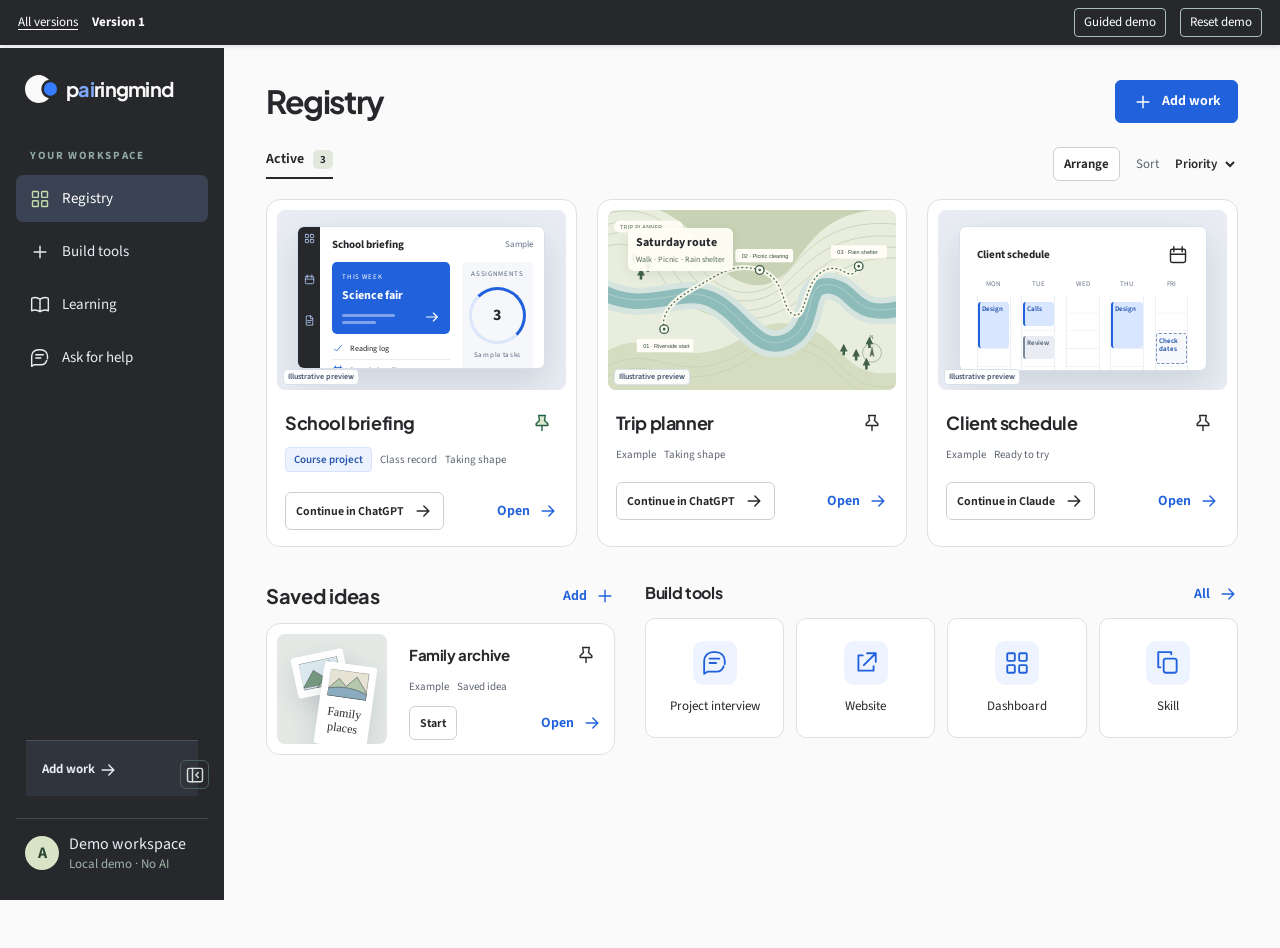
==== commit f4f0f7ef: "Make registry demos visual and simplify review language" ====
--- a/01-preserved/index.html
+++ b/01-preserved/index.html
@@ -1,2 +1,2 @@
 <!doctype html>
-<html lang="en"><head><meta http-equiv="Content-Security-Policy" content="default-src 'none'; script-src 'self'; style-src 'self' 'unsafe-inline'; img-src 'self' data:; font-src 'self'; connect-src 'none'; object-src 'none'; base-uri 'none'; form-action 'none'"><meta name="referrer" content="no-referrer"><meta name="robots" content="noindex,nofollow"><script src="../review-data.js"></script><meta charset="UTF-8"><meta name="viewport" content="width=device-width,initial-scale=1"><meta name="theme-color" content="#182422"><title>Your projects · Pairing Mind</title><link rel="stylesheet" href="style.css"><link rel="stylesheet" href="registry.css"><script src="registry.js" defer></script><script src="app.js" defer></script><link rel="stylesheet" href="../review-tour.css"><script src="../review-tour.js" defer></script><link rel="stylesheet" href="../brand.css"><script src="../brand.js" defer></script></head><body><a class="skip" href="#main">Skip to content</a><div id="app"></div><dialog id="dialog"></dialog><div id="notice" role="status" aria-live="polite"></div></body></html>
+<html lang="en"><head><meta http-equiv="Content-Security-Policy" content="default-src 'none'; script-src 'self'; style-src 'self' 'unsafe-inline'; img-src 'self' data:; font-src 'self'; connect-src 'none'; object-src 'none'; base-uri 'none'; form-action 'none'"><meta name="referrer" content="no-referrer"><meta name="robots" content="noindex,nofollow"><link rel="stylesheet" href="../preview.css"><script src="../preview.js"></script><script src="../review-data.js"></script><meta charset="UTF-8"><meta name="viewport" content="width=device-width,initial-scale=1"><meta name="theme-color" content="#26282B"><title>Registry · Pairing Mind</title><link rel="stylesheet" href="style.css"><link rel="stylesheet" href="registry.css"><script src="registry.js" defer></script><script src="app.js" defer></script><link rel="stylesheet" href="../review-tour.css"><script src="../review-tour.js" defer></script><link rel="stylesheet" href="../brand.css"><script src="../brand.js" defer></script><link rel="stylesheet" href="visual.css"></head><body><a class="skip" href="#main">Skip to content</a><div id="app"></div><dialog id="dialog"></dialog><div id="notice" role="status" aria-live="polite"></div></body></html>
--- a/preview.css
+++ b/preview.css
@@ -0,0 +1 @@
+.work-preview{position:relative;display:block;aspect-ratio:16/10;overflow:hidden;border-radius:12px;background:#e9edf3;color:#26282b;isolation:isolate;min-width:0}.work-preview svg{width:20px;height:20px}.preview-label{position:absolute;left:12px;bottom:10px;font:600 10px/1.3 PMSource,system-ui,sans-serif;background:#fffffff0;color:#43516b;padding:4px 7px;border:1px solid #d9e0e8;border-radius:4px;z-index:2}.specimen{position:absolute;background:#fff;box-shadow:0 14px 35px #19304c24;border:1px solid #d6dfeb;overflow:hidden}.school-specimen{inset:9% 7% 12%;border-radius:7px;display:grid;grid-template-columns:9% 1fr}.specimen-rail{background:#26282b;color:#b9d0ff;display:flex;flex-direction:column;align-items:center;gap:15%;padding-top:25%}.specimen-rail svg{width:50%;height:auto}.specimen-body{padding:5%}.specimen-header{display:flex;align-items:center;justify-content:space-between;gap:8px;margin-bottom:5%;font:600 clamp(10px,1.3vw,18px)/1.2 PMSource,system-ui,sans-serif}.specimen-header>span{font-size:9px;font-weight:400;color:#667187}.school-layout{display:grid;grid-template-columns:1.65fr 1fr;gap:6%}.school-feature{background:#2161db;color:#fff;border-radius:5px;padding:9%;position:relative}.school-feature>span,.school-side>span{font-size:7px;letter-spacing:.1em;display:block}.school-feature>strong{font-size:clamp(11px,1.3vw,21px);display:block;margin:5% 0}.school-feature>svg{position:absolute;bottom:10%;right:8%;width:16px}.mock-bars{display:grid;gap:4px;margin-top:10%}.mock-bars i{width:55%;height:3px;background:#ffffff6b;border-radius:2px}.mock-bars i:last-child{width:35%}.school-tasks{display:grid;gap:5px;margin-top:7%}.school-tasks>div{display:flex;align-items:center;gap:6px;font-size:clamp(7px,.85vw,13px);border-bottom:1px solid #e9edf3;padding-bottom:4px}.school-tasks svg{width:12px;height:12px;color:#2161db}.school-side{background:#f5f7fa;padding:10%;border-radius:5px;color:#58677f;text-align:center}.school-side>span{font-size:7px}.mock-ring{aspect-ratio:1;max-width:70px;border:5px solid #dbe6fb;border-top-color:#2161db;border-right-color:#2161db;border-radius:50%;display:grid;place-items:center;margin:14% auto 10%;font:700 22px PMSource,system-ui;color:#26282b}.mock-calendar{display:grid;grid-template-columns:repeat(4,1fr);gap:4px;margin-top:20%}.mock-calendar i{aspect-ratio:1;background:#d9e1ed;border-radius:2px}.mock-calendar i:nth-child(3){background:#2161db}.trip-specimen{height:100%}.trip-specimen>img{width:100%;height:100%;object-fit:cover}.trip-caption{position:absolute;top:10%;left:7%;display:grid;gap:3px;background:#fffef6ed;border-radius:6px;padding:10px 14px;box-shadow:0 3px 12px #2b463817;font:600 16px PMSource,system-ui}.trip-caption>span{font-size:10px;font-weight:400;color:#586b59}.schedule-specimen{inset:9% 7% 11%;border-radius:7px;padding:6%}.schedule-specimen .specimen-header{margin-bottom:7%}.week-grid{display:grid;grid-template-columns:repeat(5,1fr);gap:5%;height:68%}.week-day{min-width:0}.week-day>span{display:block;font-size:7px;color:#6a768b;margin-bottom:7px;text-align:center}.time-grid{height:100%;position:relative;border-inline:1px solid #edf0f5;background:repeating-linear-gradient(to bottom,transparent 0,transparent 22%,#edf0f5 23%,transparent 24%)}.slot{position:absolute;inset:8% 1% auto;background:#d9e6ff;border-left:2px solid #2161db;border-radius:3px;font:600 clamp(6px,.7vw,11px)/1.2 PMSource,system-ui;padding:9% 6%;height:32%;color:#174ba9;overflow:hidden}.slot-long{height:63%}.slot.second{top:54%;background:#e9edf3;color:#536078;border-color:#7a889a}.slot.outlined{border:1px dashed #7990b7;background:#f6f8fb;top:50%;height:43%}.archive-specimen{height:100%;background:#e4e9e6;display:grid;place-items:center}.photo{background:white;padding:7px;box-shadow:0 10px 25px #263a4425;width:48%;border-radius:3px;position:absolute}.photo svg{width:100%;height:auto;display:block}.photo.back{transform:rotate(-12deg);left:15%;top:17%}.photo.front{transform:rotate(8deg);left:38%;top:27%}.photo>span{display:block;text-align:center;font:12px Georgia,serif;padding:8px 0 4px}.custom-specimen{height:100%;display:flex;align-items:center;justify-content:center;flex-direction:column;gap:12px;color:#68758a}.custom-specimen svg{width:52px;height:52px}.custom-specimen>span{font-size:13px}.visual-status{display:flex;align-items:center;gap:10px;font-size:12px;color:#657084;padding:12px 0}.visual-status span{display:flex;align-items:center;gap:6px}.visual-status i{width:9px;height:9px;border:1px solid #8390a3;border-radius:50%;display:block}.visual-status .known{color:#2161db;font-weight:650}.visual-status .known i{background:#2161db;border-color:#2161db}.visual-status b{height:1px;background:#ccd6e6;flex:1;max-width:40px}.work-preview.compact .preview-label{font-size:8px;bottom:5px;left:6px;padding:2px 4px}.work-preview.compact .trip-caption{font-size:12px;padding:6px 8px}.work-preview.compact .trip-caption>span{font-size:8px}.work-preview.compact .specimen-header{font-size:11px}.work-preview.compact .school-feature>strong{font-size:12px}.work-preview.compact .mock-ring{font-size:16px;border-width:3px}.work-preview.compact .school-tasks>div{font-size:8px}.work-preview.compact .slot{font-size:7px}@media(max-width:600px){.specimen-header{font-size:14px}.school-feature>strong{font-size:17px}.school-tasks>div{font-size:11px}.slot{font-size:9px}}
--- a/review-tour.css
+++ b/review-tour.css
@@ -1 +1,3 @@
 body{padding-top:48px!important}.review-bar{position:fixed;inset:0 0 auto;z-index:1000;min-height:46px;background:#173c32;color:#fff;display:flex;align-items:center;gap:14px;padding:8px 18px;font:13px/1.3 system-ui,sans-serif;box-shadow:0 1px 5px #0002}.review-bar a{color:#fff;text-decoration:underline;text-underline-offset:3px}.review-bar strong{margin-right:auto}.review-bar button{font:inherit;color:#fff;background:transparent;border:1px solid #a9c2b8;padding:5px 9px;border-radius:4px;cursor:pointer}.review-tour{position:fixed;right:20px;bottom:22px;z-index:999;width:350px;max-width:calc(100vw - 24px);background:#fffef8;color:#243c32;border:1px solid #8eaa9e;box-shadow:0 8px 32px #102f3330;border-radius:12px;font:14px/1.5 system-ui,sans-serif;padding:18px}.review-tour h2{font:600 21px/1.2 system-ui,sans-serif;margin:10px 0}.review-tour p{margin:8px 0 16px}.tour-top,.tour-controls{display:flex;align-items:center;gap:8px;justify-content:space-between}.tour-top{font-size:12px;color:#52655a}.review-tour button{font:inherit;cursor:pointer;padding:7px 12px;border:1px solid #849c90;background:#fff;color:#243c32;border-radius:5px}.review-tour button.primary{background:#244438;color:#fff}.review-tour button:disabled{opacity:.45}.tour-close{border:0!important;font-size:12px!important;padding:2px!important}.tour-target{outline:3px solid #b45a33!important;outline-offset:5px;scroll-margin-top:110px}.review-tour.collapsed .tour-body{display:none}.review-bar button:focus-visible,.review-tour button:focus-visible,.review-bar a:focus-visible{outline:3px solid #e9a678;outline-offset:3px}@media(max-width:700px){body{padding-top:70px!important}.review-bar{flex-wrap:wrap;gap:6px 12px;padding:7px 12px}.review-bar strong{font-size:12px}.review-tour{bottom:78px;right:12px;padding:14px;width:310px;max-height:48vh;overflow:auto}.review-tour h2{font-size:18px}.review-tour p{font-size:13px}.review-tour.collapsed{bottom:76px}.tour-target{scroll-margin-top:95px}}@media(min-width:901px){.rail{top:48px!important;height:calc(100vh - 48px)!important}}@media(min-width:768px){.app-sidebar{top:48px!important;height:calc(100vh - 48px)!important}}@media(max-width:767px){.app-topbar{top:70px!important}}
+
+.review-tour{width:290px;padding:16px}.review-tour h2{font-size:18px}.review-tour p{font-size:13px;margin:8px 0 14px}.review-bar{min-height:42px}.tour-controls button{padding:6px 12px}@media(max-width:700px){.review-tour{width:260px;bottom:76px;max-height:34vh}.review-tour h2{font-size:17px}.review-bar{gap:6px 10px}.review-bar strong{margin-right:auto}}
--- a/brand.css
+++ b/brand.css
@@ -4,3 +4,4 @@
 .next-block .small,.next-block .muted,.next-block .help{color:#435574!important}
 .next-block>p{color:#435574!important}
 .next-block small{color:#435574!important}
+@media(min-width:768px){.mobile-brand.pm-brand{display:none!important}}
--- a/01-preserved/visual.css
+++ b/01-preserved/visual.css
@@ -0,0 +1,2 @@
+.main{max-width:1500px;padding-top:32px}.page-heading{align-items:center;margin-bottom:24px}.page-heading h1{font-size:32px}.rail-note{padding:16px!important}.visual-gallery{display:grid;grid-template-columns:repeat(3,minmax(0,1fr));gap:20px}.visual-card{border:1px solid var(--line);border-radius:14px;background:#fff;overflow:hidden;min-width:0}.visual-entry{display:block;padding:10px 10px 0}.visual-card .work-preview{border-radius:8px}.visual-card-body{padding:16px 18px}.visual-title{display:flex;align-items:center;justify-content:space-between;gap:8px;margin-bottom:8px}.visual-title>a{font:700 18px Jakarta,PMJakarta,sans-serif;letter-spacing:-.4px}.visual-title .pin{flex:none}.visual-card .row-meta{display:flex;flex-wrap:wrap;font-size:11px;gap:8px}.visual-card-footer{display:flex;justify-content:space-between;align-items:center;gap:10px;margin-top:20px}.visual-card-footer .btn{font-size:12px;padding:8px 10px}.visual-lower{display:grid;grid-template-columns:1fr 1.7fr;gap:30px;margin-top:36px}.visual-lower .saved-section{margin:0}.saved-gallery .visual-card{display:grid;grid-template-columns:130px 1fr;align-items:center}.saved-gallery .visual-entry{padding:10px}.saved-gallery .work-preview{aspect-ratio:1}.saved-gallery .visual-card-body{padding:14px 12px}.saved-gallery .visual-title>a{font-size:15px}.saved-gallery .visual-card-footer{margin-top:12px}.saved-gallery .trip-caption,.saved-gallery .preview-label{display:none}.visual-tools{display:grid;grid-template-columns:repeat(4,minmax(0,1fr));gap:12px}.visual-tools>a{display:flex;align-items:center;justify-content:center;flex-direction:column;gap:12px;padding:22px 10px;background:#fff;border:1px solid var(--line);border-radius:10px;font-size:13px;text-align:center}.tool-symbol{display:grid;place-items:center;width:44px;height:44px;border-radius:10px;background:#edf3ff;color:#2161db}.tool-symbol svg{width:26px;height:26px}.visual-workspace{display:grid;grid-template-columns:minmax(0,1.65fr) minmax(280px,1fr);gap:28px;align-items:start}.visual-output .work-preview{aspect-ratio:4/3;border-radius:14px}.visual-output .result-line{font-size:12px;color:var(--muted);border-top:1px solid var(--line);padding-top:12px;display:flex;gap:16px;justify-content:space-between}.result-line details{max-width:75%}.result-line details p{font-size:14px;margin-top:12px;color:var(--ink)}.result-line details small{display:block;font-size:11px;margin-top:8px}.visual-controls .action-panel{padding:22px;background:#fff;border:1px solid var(--line);border-radius:12px}.visual-controls .action-panel h2{font-size:20px;line-height:1.4}.visual-controls .action-row{flex-wrap:wrap}.visual-controls .action-row .btn{font-size:12px}.visual-controls .action-row.secondary-actions{margin-top:12px}.compact-builds{padding:22px 0}.compact-builds h2{font-size:15px}.build-chips{margin-top:10px}.build-chips>span{display:none}.record-fold,.history-fold{border-top:1px solid var(--line);padding:15px 0;background:none;border-radius:0;margin:0}.record-fold>summary,.history-fold>summary{font-size:14px;font-weight:600;cursor:pointer}.record-fold dl{font-size:13px;margin:16px 0}.record-fold dt{font-weight:650}.record-fold dd{margin:3px 0 14px}.record-fold>p{font-size:12px;color:var(--muted);margin:12px 0}.record-fold .completion{margin-top:18px}.record-fold .panel{border:none;padding:16px 0}.history-fold .panel{padding:16px 0;border:0}.history-fold .history-item{font-size:13px}.catalog-icons{grid-template-columns:repeat(3,minmax(0,1fr))}.catalog-icons>a>span:last-child{font-size:12px;color:var(--muted)}.build-heading{display:flex;align-items:center;gap:14px;margin:28px 0}.build-heading h1{font-size:28px}.handoff-steps{display:flex;align-items:center;gap:16px;padding:10px 0 26px;flex-wrap:wrap;font-size:13px}.handoff-steps>span{display:flex;gap:8px;align-items:center}.handoff-steps b,.practice-steps b{width:28px;height:28px;border-radius:50%;background:#edf3ff;color:#2161db;display:grid;place-items:center}.handoff-steps>i{font-style:normal;color:#9caac1}.context-text{white-space:pre-wrap;font:13px/1.6 PMSource,system-ui;max-height:450px;overflow:auto;padding:16px;background:#f3f5f8;margin-top:14px}.practice-steps{display:grid;grid-template-columns:repeat(3,1fr);gap:16px;margin:25px 0}.practice-steps>div{display:grid;gap:10px;padding:16px;background:#f3f6fb;border-radius:8px;font-size:13px}.practice-steps span{color:var(--muted)}@media(max-width:1150px){.visual-gallery{gap:12px}.visual-card-body{padding:12px}.visual-title>a{font-size:15px}.visual-card-footer .btn{font-size:11px}.visual-lower{grid-template-columns:1fr 1.2fr}.visual-tools{grid-template-columns:repeat(2,1fr)}}@media(max-width:700px){.visual-gallery{grid-template-columns:1fr;gap:20px}.visual-entry{padding:9px 9px 0}.visual-card .work-preview{aspect-ratio:16/9}.visual-title>a{font-size:19px}.visual-card-body{padding:15px 18px}.visual-card-footer{margin-top:14px}.visual-card-footer .btn{font-size:13px}.visual-lower{grid-template-columns:1fr;gap:26px}.visual-workspace{grid-template-columns:1fr;gap:20px}.visual-output .work-preview{aspect-ratio:16/11}.visual-controls .action-panel h2{font-size:20px}.practice-steps{grid-template-columns:1fr}.catalog-icons{grid-template-columns:repeat(2,1fr)}.main{padding-top:22px}.page-heading h1{font-size:28px}}
+.visual-title .pin{position:static;inset:auto;flex:none}.visual-card{position:relative}.visual-card .preview-label{color:#43516b}
